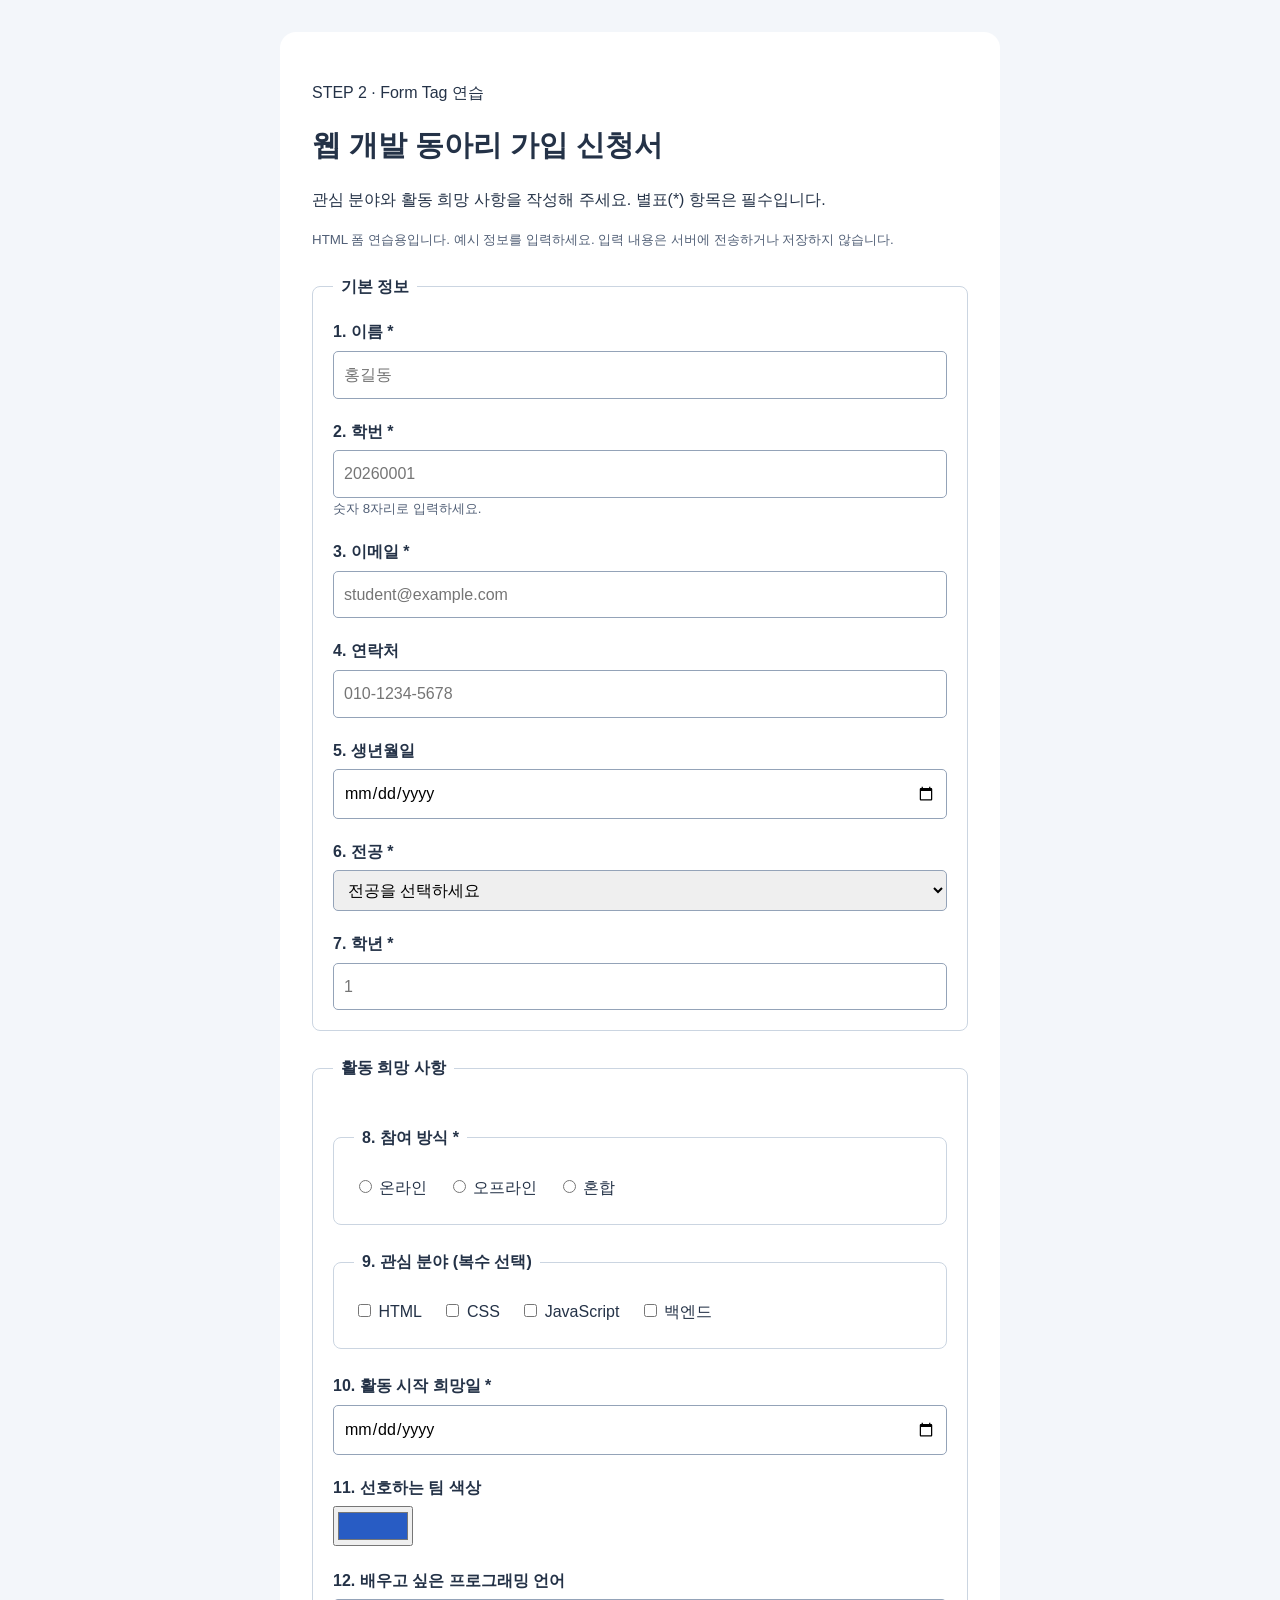
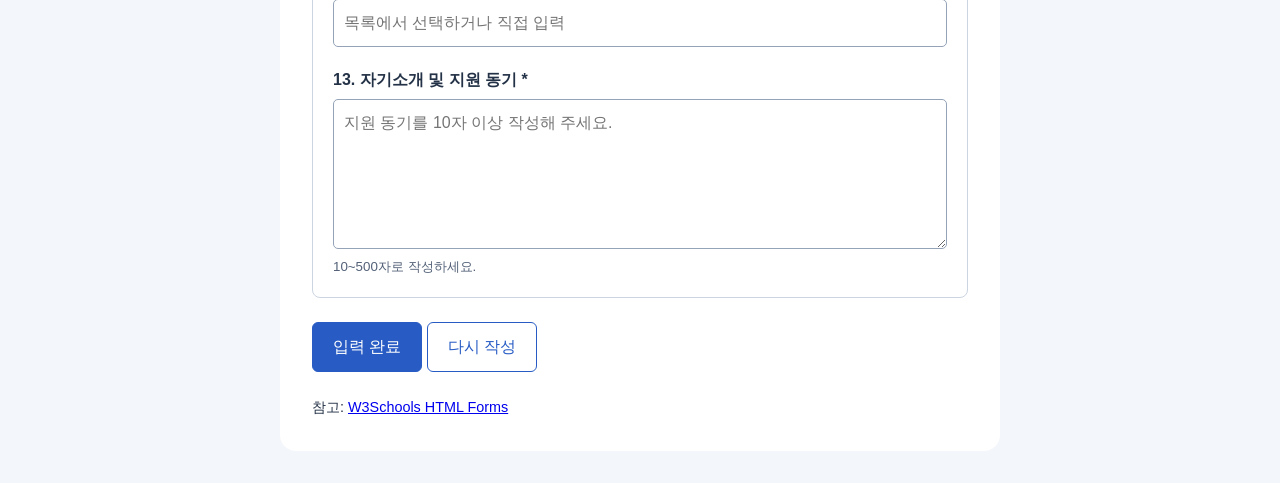
==== index.html @ 8d469ca8 "Add project configuration and initial HTML files Replit-Commit-Author: Agent" ====
<!DOCTYPE html>
<html lang="ko">
<head>
  <meta charset="UTF-8">
  <meta name="viewport" content="width=device-width, initial-scale=1.0">
  <title>Form Tag 연습 | 동아리 가입 신청서</title>
  <style>
    * { box-sizing: border-box; }
    body { margin: 0; padding: 32px 16px; background: #f3f6fa; color: #243247; font-family: sans-serif; line-height: 1.6; }
    main { max-width: 720px; margin: auto; padding: 32px; background: white; border-radius: 16px; }
    h1 { margin-top: 0; font-size: 1.8rem; }
    fieldset { min-width: 0; margin: 24px 0; padding: 20px; border: 1px solid #cbd5e1; border-radius: 8px; }
    legend { padding: 0 8px; font-weight: bold; }
    .field { margin-bottom: 20px; }
    .field:last-child { margin-bottom: 0; }
    .field > label { display: block; margin-bottom: 6px; font-weight: bold; }
    input:not([type="radio"]):not([type="checkbox"]):not([type="color"]), select, textarea {
      width: 100%; padding: 10px; border: 1px solid #94a3b8; border-radius: 5px; font: inherit;
    }
    textarea { resize: vertical; }
    input[type="color"] { width: 80px; height: 40px; }
    .choices label { display: inline-block; margin: 4px 16px 4px 0; }
    input, button { accent-color: #285cc4; }
    :focus-visible { outline: 3px solid #285cc4; outline-offset: 3px; }
    small { display: block; color: #526077; }
    button { padding: 11px 20px; border: 1px solid #285cc4; border-radius: 6px; font: inherit; cursor: pointer; }
    button[type="submit"] { background: #285cc4; color: white; }
    button[type="reset"] { background: white; color: #285cc4; }
    #result { color: #17613d; }
    footer { margin-top: 24px; font-size: .9rem; }
    @media (max-width: 480px) { main { padding: 20px; } fieldset { padding: 14px; } }
  </style>
</head>
<body>
  <main>
    <header>
      <p>STEP 2 · Form Tag 연습</p>
      <h1>웹 개발 동아리 가입 신청서</h1>
      <p>관심 분야와 활동 희망 사항을 작성해 주세요. 별표(*) 항목은 필수입니다.</p>
      <small>HTML 폼 연습용입니다. 예시 정보를 입력하세요. 입력 내용은 서버에 전송하거나 저장하지 않습니다.</small>
    </header>

    <!-- name은 전송할 항목의 이름, id는 label과 연결할 식별자입니다. -->
    <form id="club-form" action="#" method="get">
      <fieldset>
        <legend>기본 정보</legend>
        <div class="field">
          <label for="student-name">1. 이름 *</label>
          <input type="text" id="student-name" name="student_name" placeholder="홍길동" maxlength="30" autocomplete="name" required>
        </div>
        <div class="field">
          <label for="student-id">2. 학번 *</label>
          <input type="text" id="student-id" name="student_id" placeholder="20260001" pattern="[0-9]{8}" maxlength="8" inputmode="numeric" aria-describedby="id-help" required>
          <small id="id-help">숫자 8자리로 입력하세요.</small>
        </div>
        <div class="field">
          <label for="email">3. 이메일 *</label>
          <input type="email" id="email" name="email" placeholder="student@example.com" autocomplete="email" required>
        </div>
        <div class="field">
          <label for="phone">4. 연락처</label>
          <input type="tel" id="phone" name="phone" placeholder="010-1234-5678" autocomplete="tel">
        </div>
        <div class="field">
          <label for="birthday">5. 생년월일</label>
          <input type="date" id="birthday" name="birthday" autocomplete="bday">
        </div>
        <div class="field">
          <label for="major">6. 전공 *</label>
          <select id="major" name="major" required>
            <option value="" disabled selected>전공을 선택하세요</option>
            <optgroup label="공학 계열">
              <option value="computer">컴퓨터공학</option>
              <option value="software">소프트웨어학</option>
              <option value="electronics">전자공학</option>
            </optgroup>
            <optgroup label="인문·사회·예술 계열">
              <option value="business">경영학</option>
              <option value="design">디자인학</option>
              <option value="other">기타</option>
            </optgroup>
          </select>
        </div>
        <div class="field">
          <label for="grade">7. 학년 *</label>
          <input type="number" id="grade" name="grade" min="1" max="6" step="1" placeholder="1" required>
        </div>
      </fieldset>

      <fieldset>
        <legend>활동 희망 사항</legend>
        <!-- 같은 name을 가진 radio는 하나만 선택할 수 있습니다. -->
        <fieldset class="choices">
          <legend>8. 참여 방식 *</legend>
          <label for="online"><input type="radio" id="online" name="participation" value="online" required> 온라인</label>
          <label for="offline"><input type="radio" id="offline" name="participation" value="offline"> 오프라인</label>
          <label for="hybrid"><input type="radio" id="hybrid" name="participation" value="hybrid"> 혼합</label>
        </fieldset>
        <!-- checkbox는 여러 항목을 동시에 선택할 수 있습니다. -->
        <fieldset class="choices">
          <legend>9. 관심 분야 (복수 선택)</legend>
          <label for="html"><input type="checkbox" id="html" name="interests" value="html"> HTML</label>
          <label for="css"><input type="checkbox" id="css" name="interests" value="css"> CSS</label>
          <label for="javascript"><input type="checkbox" id="javascript" name="interests" value="javascript"> JavaScript</label>
          <label for="backend"><input type="checkbox" id="backend" name="interests" value="backend"> 백엔드</label>
        </fieldset>
        <div class="field">
          <label for="start-date">10. 활동 시작 희망일 *</label>
          <input type="date" id="start-date" name="start_date" required>
        </div>
        <div class="field">
          <label for="color">11. 선호하는 팀 색상</label>
          <input type="color" id="color" name="team_color" value="#285cc4">
        </div>
        <div class="field">
          <label for="language">12. 배우고 싶은 프로그래밍 언어</label>
          <input type="text" id="language" name="language" list="languages" placeholder="목록에서 선택하거나 직접 입력">
          <datalist id="languages">
            <option value="JavaScript"></option>
            <option value="Python"></option>
            <option value="Java"></option>
            <option value="C++"></option>
          </datalist>
        </div>
        <div class="field">
          <label for="introduction">13. 자기소개 및 지원 동기 *</label>
          <textarea id="introduction" name="introduction" rows="5" minlength="10" maxlength="500" placeholder="지원 동기를 10자 이상 작성해 주세요." aria-describedby="intro-help" required></textarea>
          <small id="intro-help">10~500자로 작성하세요.</small>
        </div>
      </fieldset>

      <button type="submit">입력 완료</button>
      <button type="reset">다시 작성</button>
      <p id="result" role="status"></p>
    </form>
    <footer>참고: <a href="https://www.w3schools.com/html/html_forms.asp" target="_blank" rel="noopener noreferrer">W3Schools HTML Forms</a></footer>
  </main>
  <script>
    // 브라우저의 기본 유효성 검사 후 실제 전송 대신 완료 메시지를 표시합니다.
    const form = document.getElementById('club-form');
    const result = document.getElementById('result');
    form.addEventListener('submit', function (event) {
      event.preventDefault();
      result.textContent = '입력 확인이 완료되었습니다. 연습용으로, 서버에 전송되지 않았습니다.';
    });
    form.addEventListener('reset', function () {
      result.textContent = '';
    });
    form.addEventListener('input', function () {
      result.textContent = '';
    });
  </script>
</body>
</html>
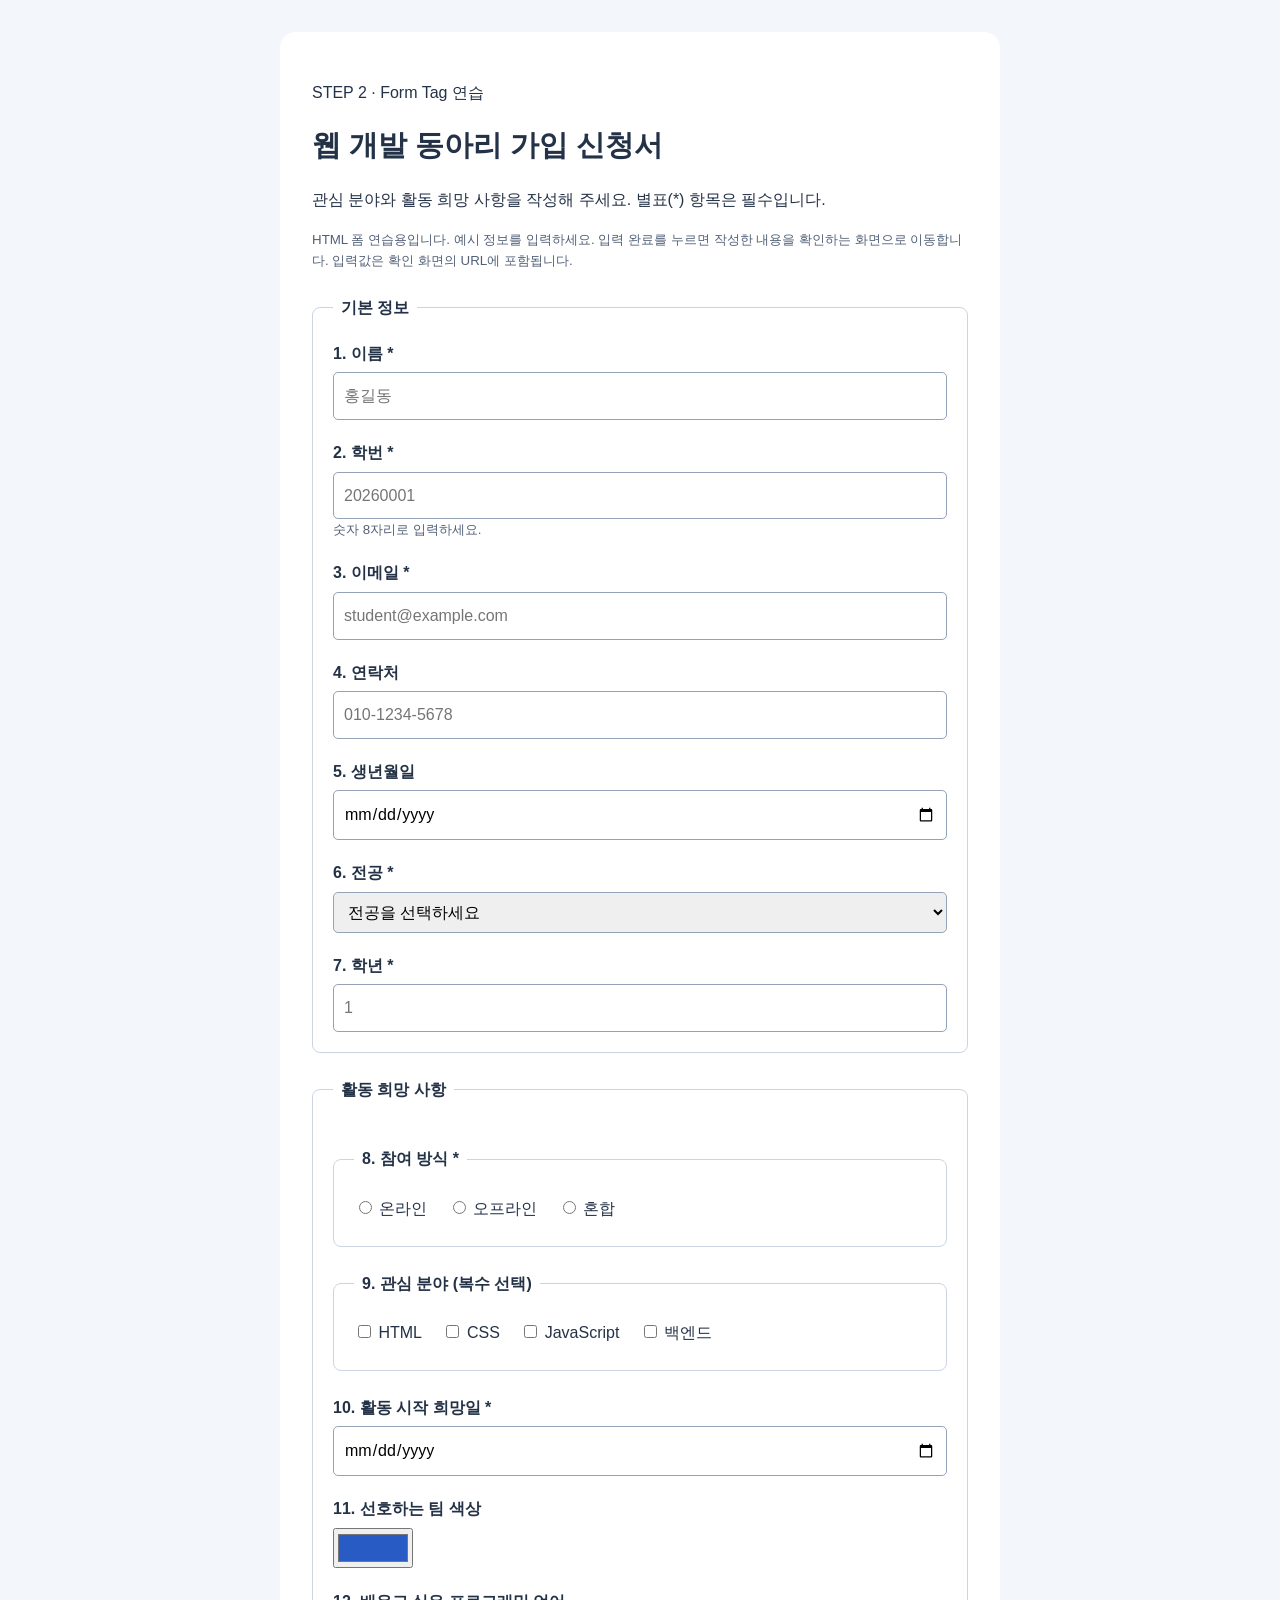
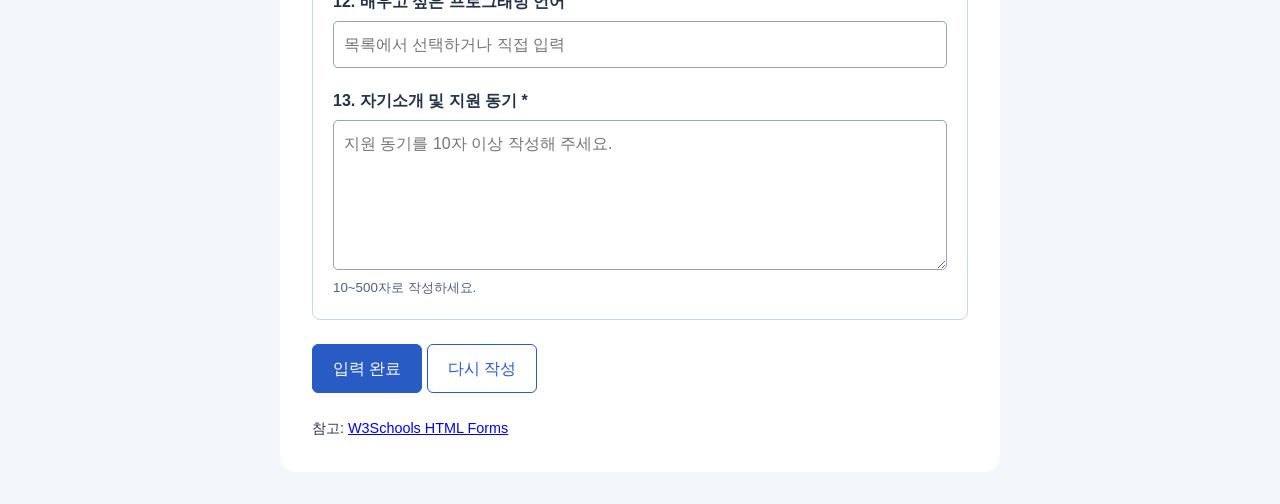
==== commit 29623162: "Add application viewer and connect form submission" ====
--- a/index.html
+++ b/index.html
@@ -26,7 +26,6 @@
     button { padding: 11px 20px; border: 1px solid #285cc4; border-radius: 6px; font: inherit; cursor: pointer; }
     button[type="submit"] { background: #285cc4; color: white; }
     button[type="reset"] { background: white; color: #285cc4; }
-    #result { color: #17613d; }
     footer { margin-top: 24px; font-size: .9rem; }
     @media (max-width: 480px) { main { padding: 20px; } fieldset { padding: 14px; } }
   </style>
@@ -37,11 +36,11 @@
       <p>STEP 2 · Form Tag 연습</p>
       <h1>웹 개발 동아리 가입 신청서</h1>
       <p>관심 분야와 활동 희망 사항을 작성해 주세요. 별표(*) 항목은 필수입니다.</p>
-      <small>HTML 폼 연습용입니다. 예시 정보를 입력하세요. 입력 내용은 서버에 전송하거나 저장하지 않습니다.</small>
+      <small>HTML 폼 연습용입니다. 예시 정보를 입력하세요. 입력 완료를 누르면 작성한 내용을 확인하는 화면으로 이동합니다. 입력값은 확인 화면의 URL에 포함됩니다.</small>
     </header>
 
     <!-- name은 전송할 항목의 이름, id는 label과 연결할 식별자입니다. -->
-    <form id="club-form" action="#" method="get">
+    <form id="club-form" action="application-viewer.html" method="get">
       <fieldset>
         <legend>기본 정보</legend>
         <div class="field">
@@ -131,24 +130,8 @@
 
       <button type="submit">입력 완료</button>
       <button type="reset">다시 작성</button>
-      <p id="result" role="status"></p>
     </form>
     <footer>참고: <a href="https://www.w3schools.com/html/html_forms.asp" target="_blank" rel="noopener noreferrer">W3Schools HTML Forms</a></footer>
   </main>
-  <script>
-    // 브라우저의 기본 유효성 검사 후 실제 전송 대신 완료 메시지를 표시합니다.
-    const form = document.getElementById('club-form');
-    const result = document.getElementById('result');
-    form.addEventListener('submit', function (event) {
-      event.preventDefault();
-      result.textContent = '입력 확인이 완료되었습니다. 연습용으로, 서버에 전송되지 않았습니다.';
-    });
-    form.addEventListener('reset', function () {
-      result.textContent = '';
-    });
-    form.addEventListener('input', function () {
-      result.textContent = '';
-    });
-  </script>
 </body>
 </html>
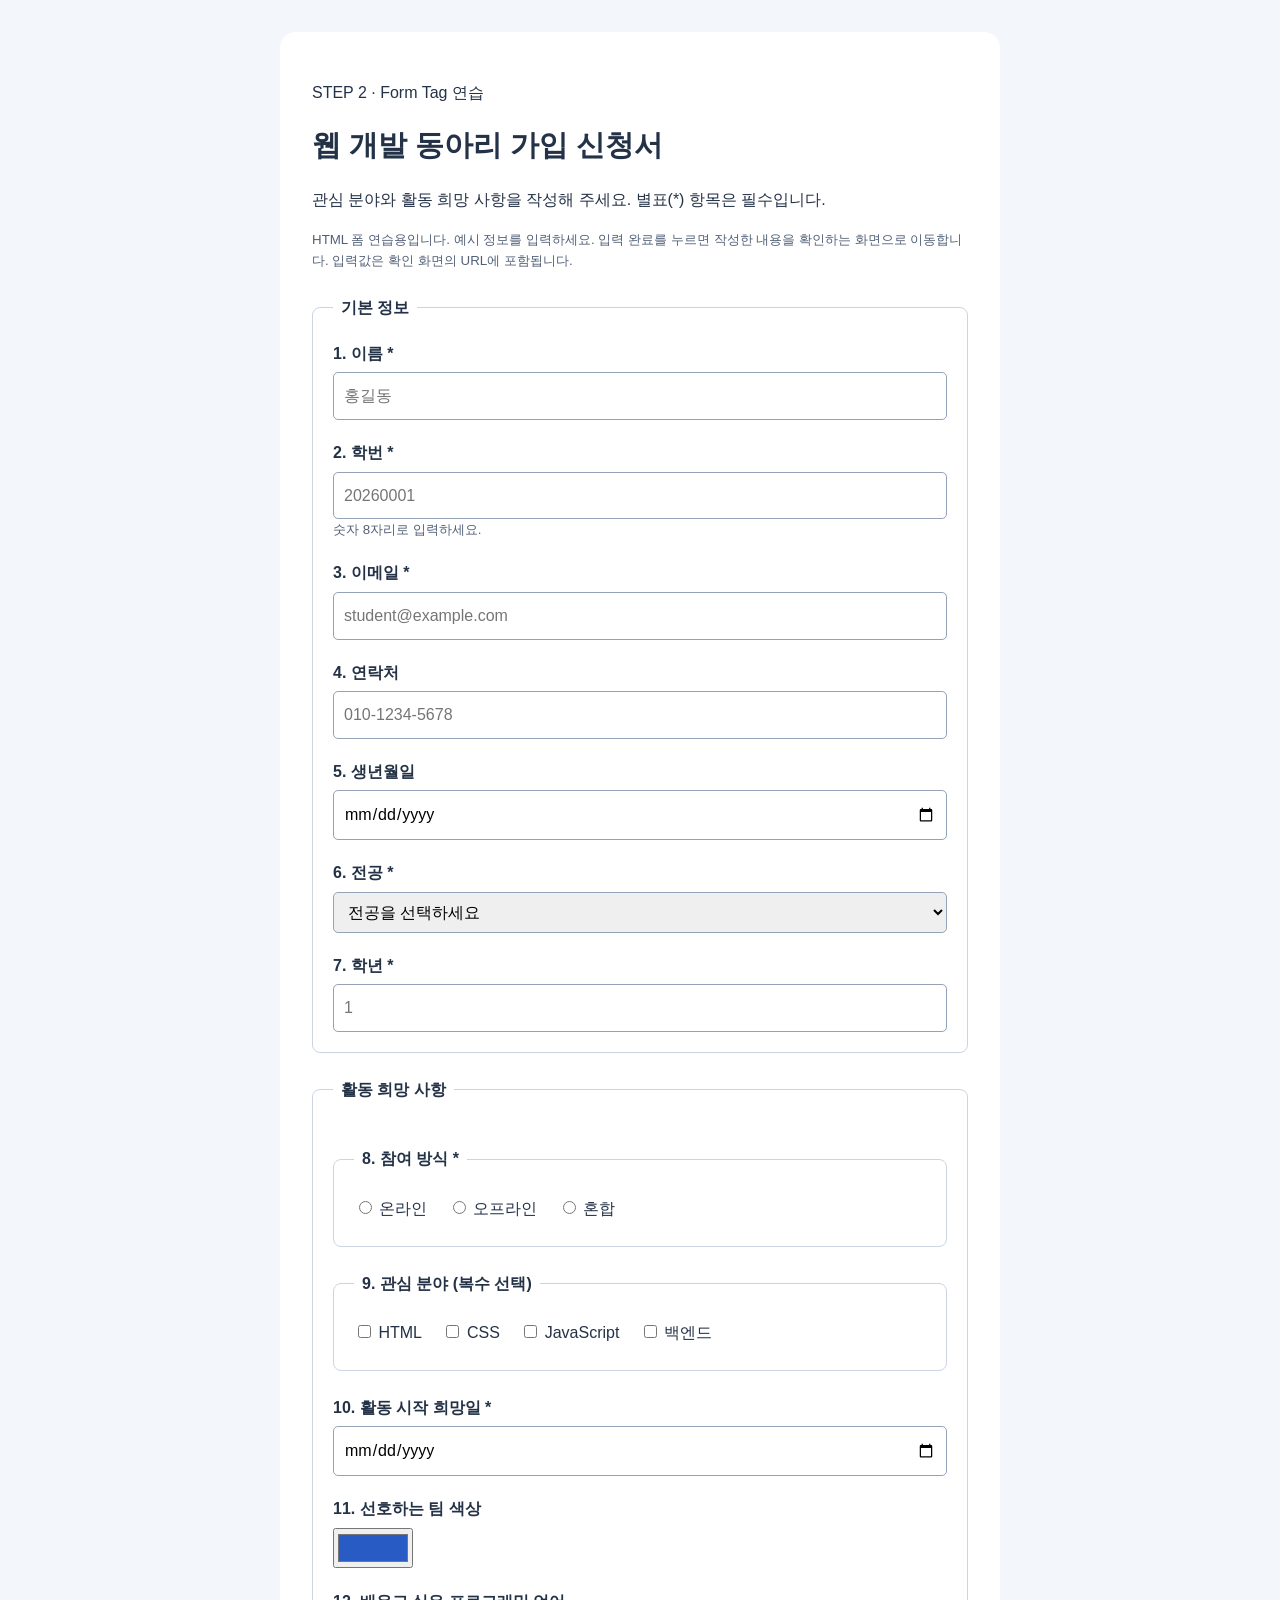
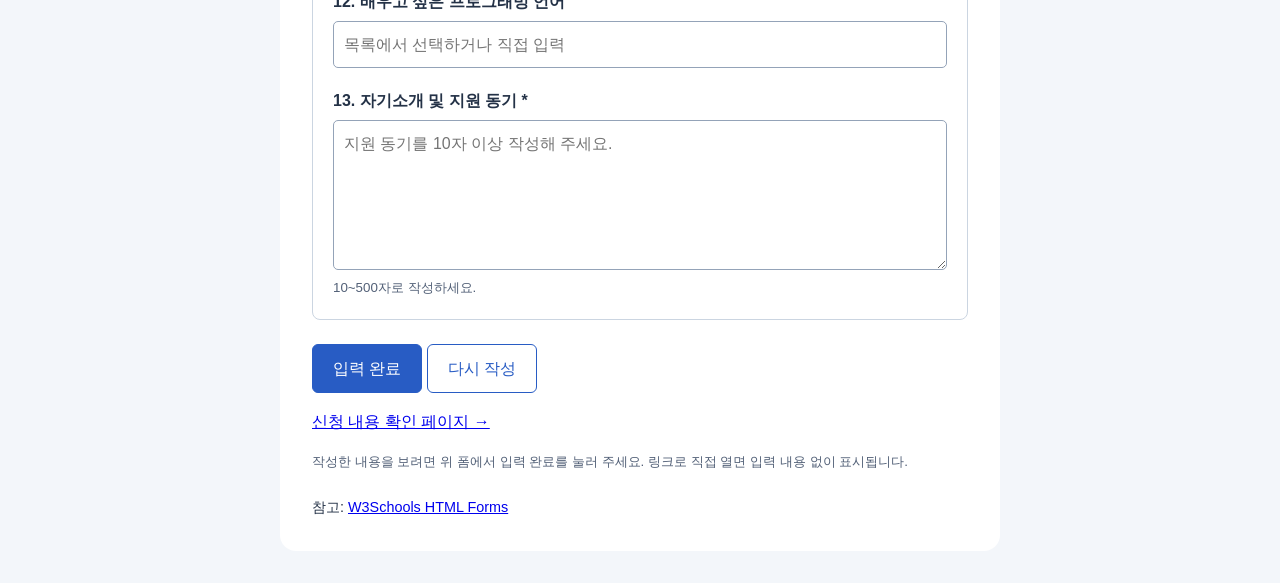
==== commit 9cadade1: "Add viewer link to main page" ====
--- a/index.html
+++ b/index.html
@@ -131,6 +131,10 @@
       <button type="submit">입력 완료</button>
       <button type="reset">다시 작성</button>
     </form>
+    <nav aria-label="신청 내용 확인">
+      <p><a href="application-viewer.html">신청 내용 확인 페이지 →</a></p>
+      <small>작성한 내용을 보려면 위 폼에서 입력 완료를 눌러 주세요. 링크로 직접 열면 입력 내용 없이 표시됩니다.</small>
+    </nav>
     <footer>참고: <a href="https://www.w3schools.com/html/html_forms.asp" target="_blank" rel="noopener noreferrer">W3Schools HTML Forms</a></footer>
   </main>
 </body>
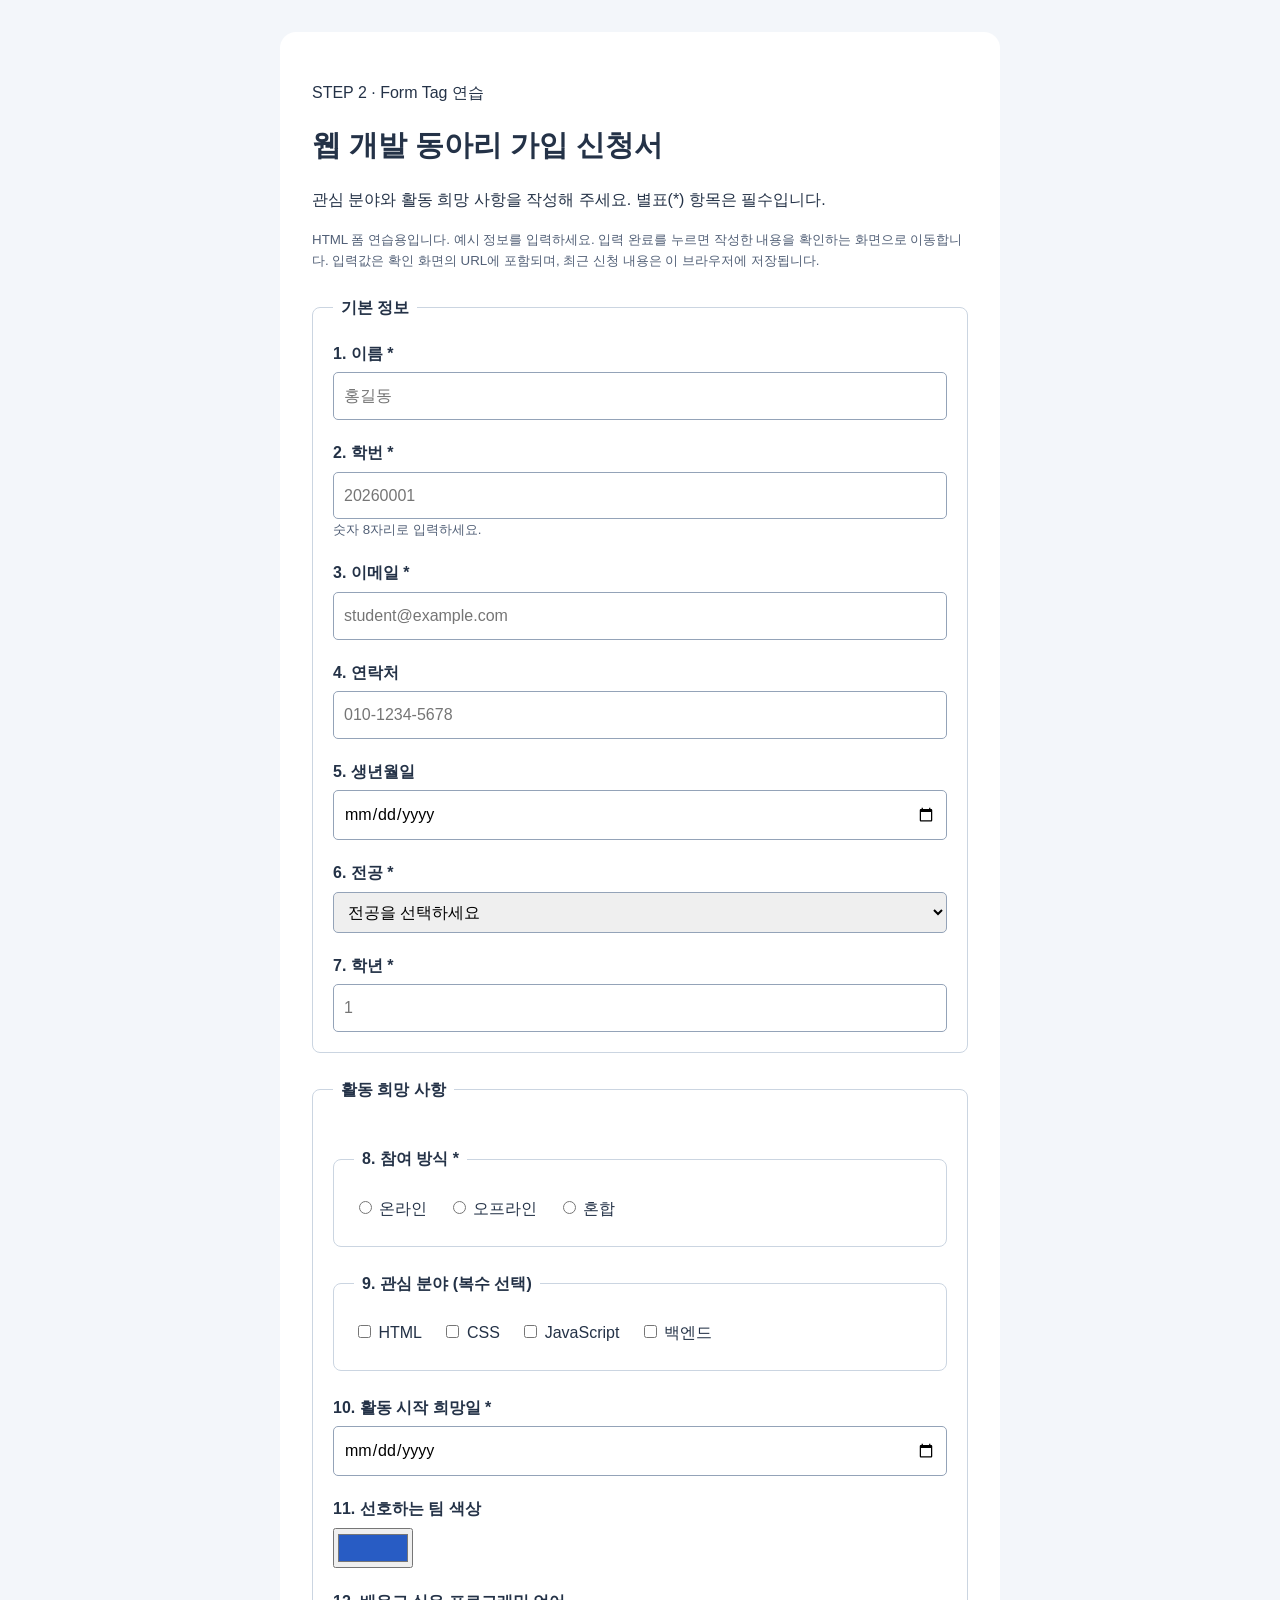
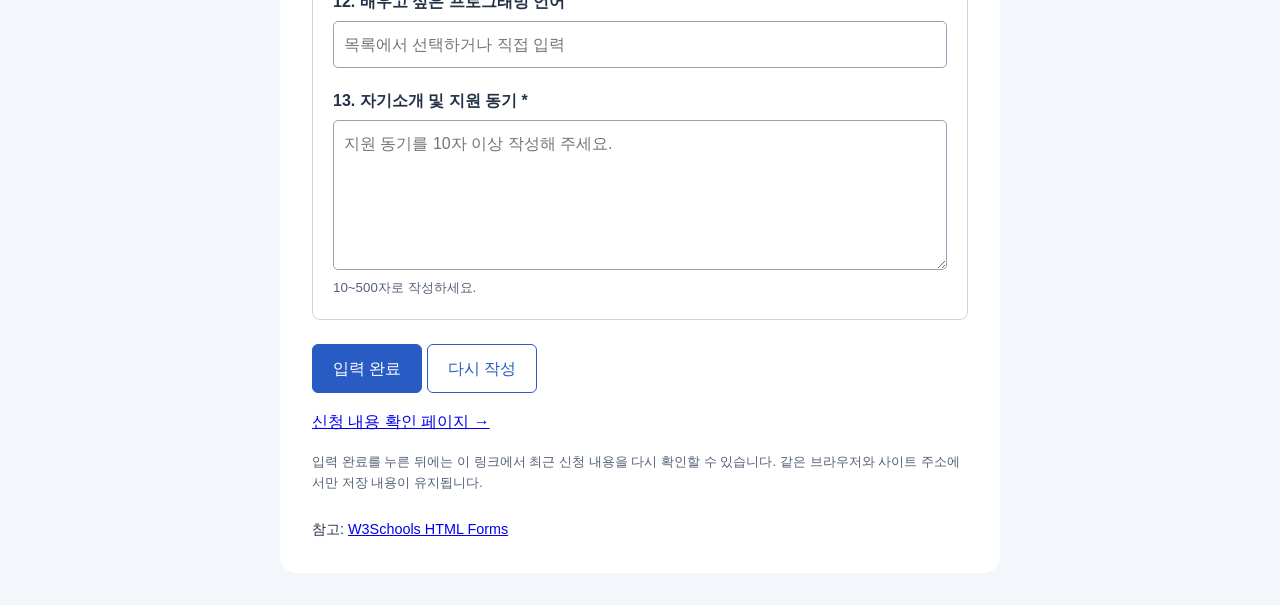
==== commit 616e2668: "Persist latest application for viewer revisits" ====
--- a/index.html
+++ b/index.html
@@ -36,7 +36,7 @@
       <p>STEP 2 · Form Tag 연습</p>
       <h1>웹 개발 동아리 가입 신청서</h1>
       <p>관심 분야와 활동 희망 사항을 작성해 주세요. 별표(*) 항목은 필수입니다.</p>
-      <small>HTML 폼 연습용입니다. 예시 정보를 입력하세요. 입력 완료를 누르면 작성한 내용을 확인하는 화면으로 이동합니다. 입력값은 확인 화면의 URL에 포함됩니다.</small>
+      <small>HTML 폼 연습용입니다. 예시 정보를 입력하세요. 입력 완료를 누르면 작성한 내용을 확인하는 화면으로 이동합니다. 입력값은 확인 화면의 URL에 포함되며, 최근 신청 내용은 이 브라우저에 저장됩니다.</small>
     </header>
 
     <!-- name은 전송할 항목의 이름, id는 label과 연결할 식별자입니다. -->
@@ -133,7 +133,7 @@
     </form>
     <nav aria-label="신청 내용 확인">
       <p><a href="application-viewer.html">신청 내용 확인 페이지 →</a></p>
-      <small>작성한 내용을 보려면 위 폼에서 입력 완료를 눌러 주세요. 링크로 직접 열면 입력 내용 없이 표시됩니다.</small>
+      <small>입력 완료를 누른 뒤에는 이 링크에서 최근 신청 내용을 다시 확인할 수 있습니다. 같은 브라우저와 사이트 주소에서만 저장 내용이 유지됩니다.</small>
     </nav>
     <footer>참고: <a href="https://www.w3schools.com/html/html_forms.asp" target="_blank" rel="noopener noreferrer">W3Schools HTML Forms</a></footer>
   </main>
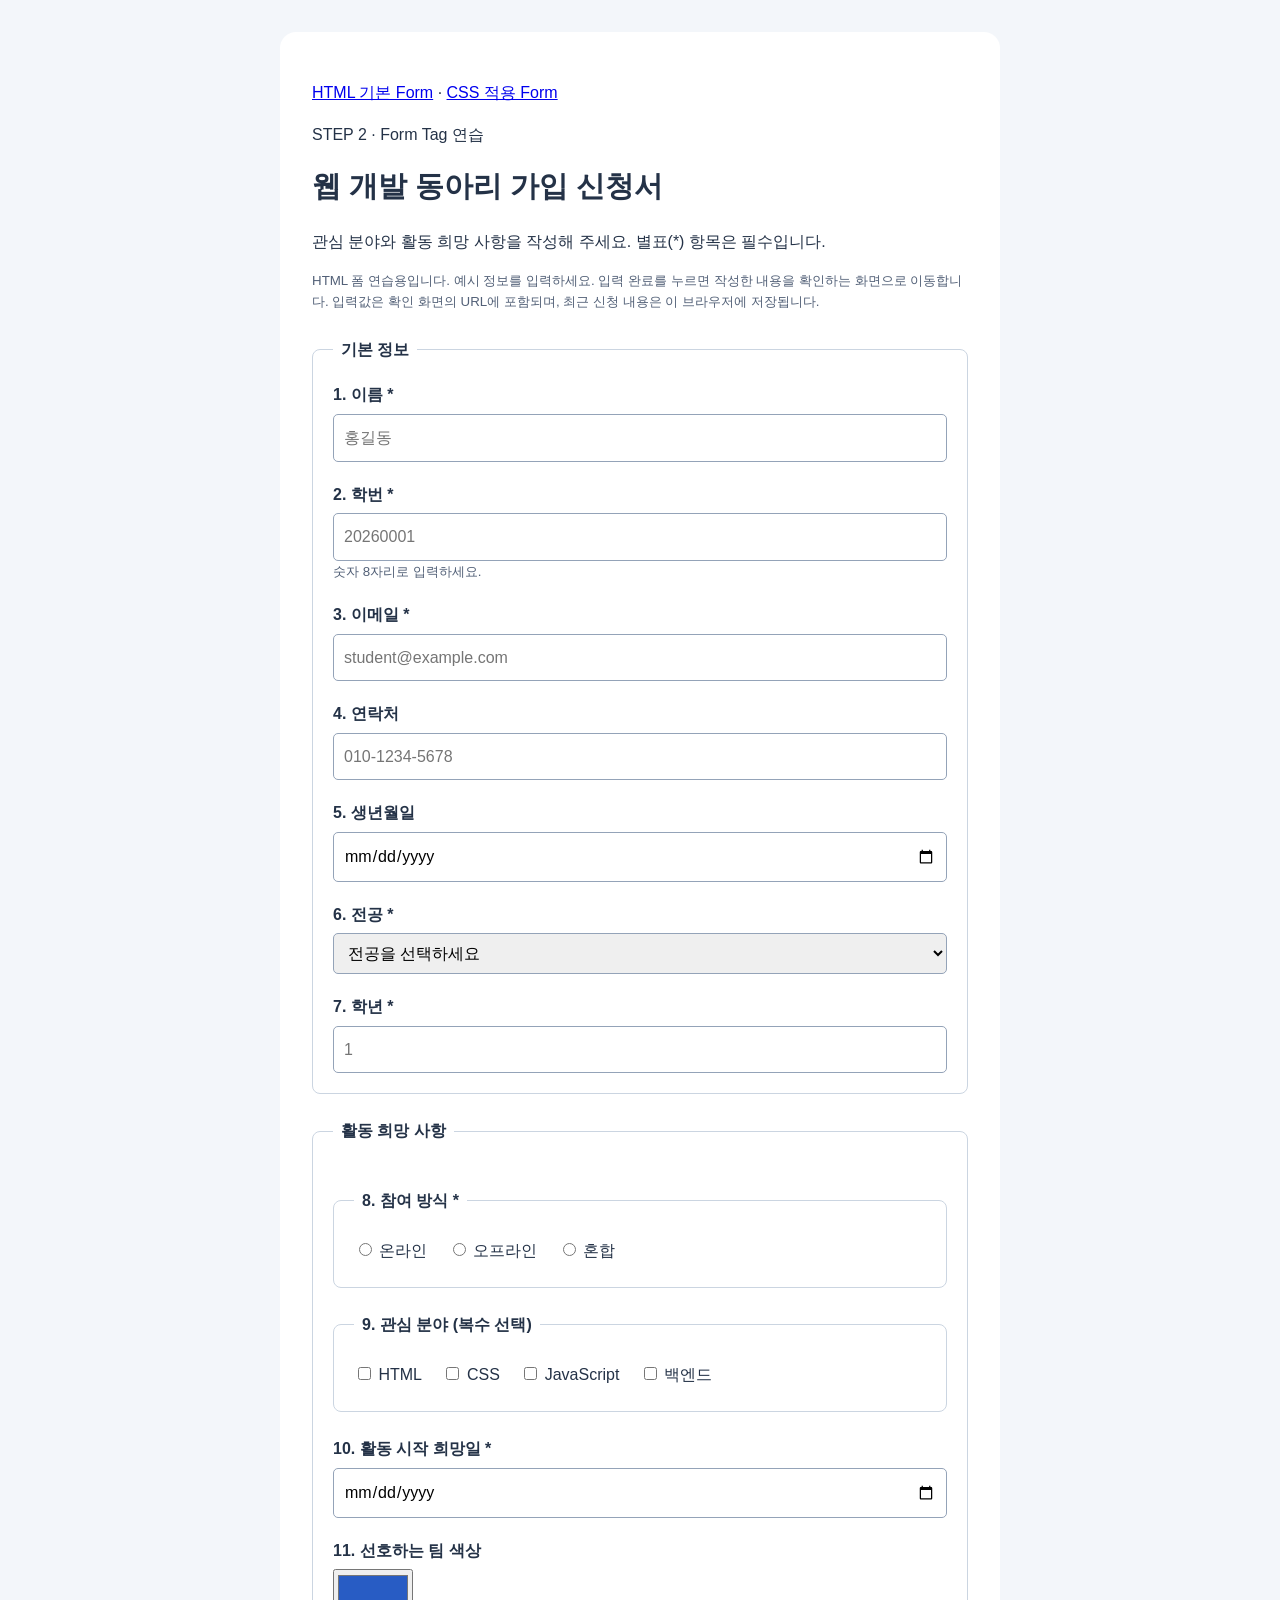
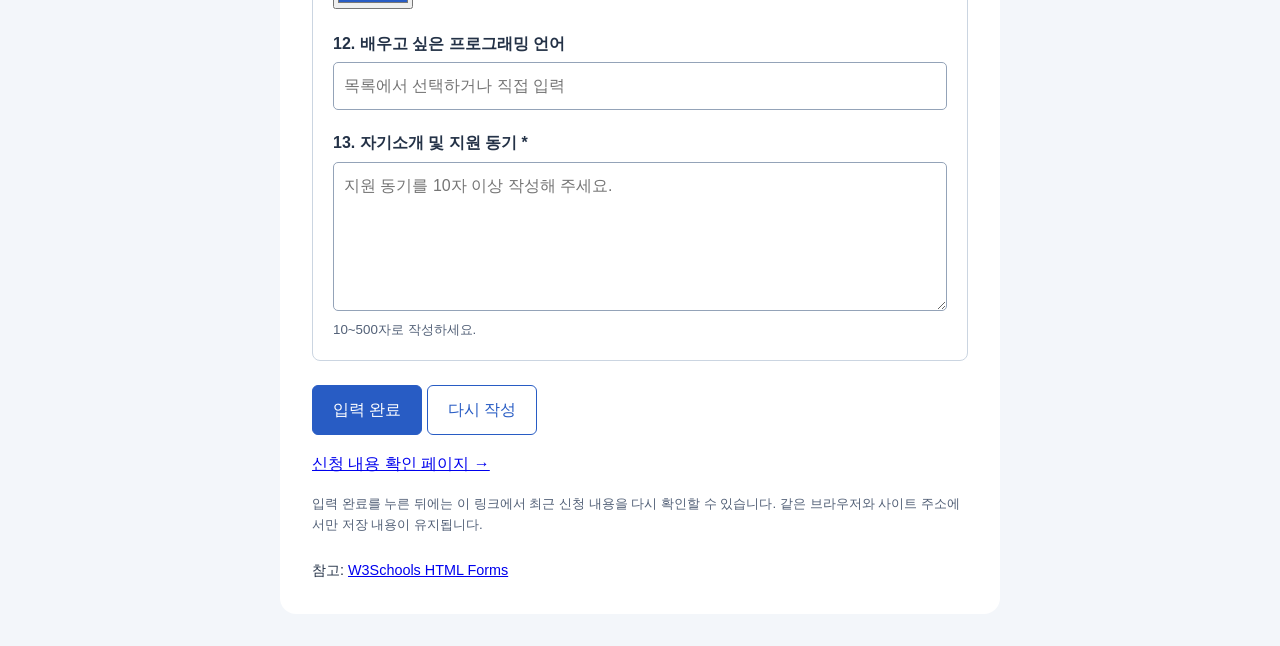
==== commit 35e6799b: "Add assignment 04 HTML and CSS form practice" ====
--- a/index.html
+++ b/index.html
@@ -32,6 +32,9 @@
 </head>
 <body>
   <main>
+    <nav aria-label="과제 4 Form 실습">
+      <p><a href="form1.html">HTML 기본 Form</a> · <a href="form1_css.html">CSS 적용 Form</a></p>
+    </nav>
     <header>
       <p>STEP 2 · Form Tag 연습</p>
       <h1>웹 개발 동아리 가입 신청서</h1>
